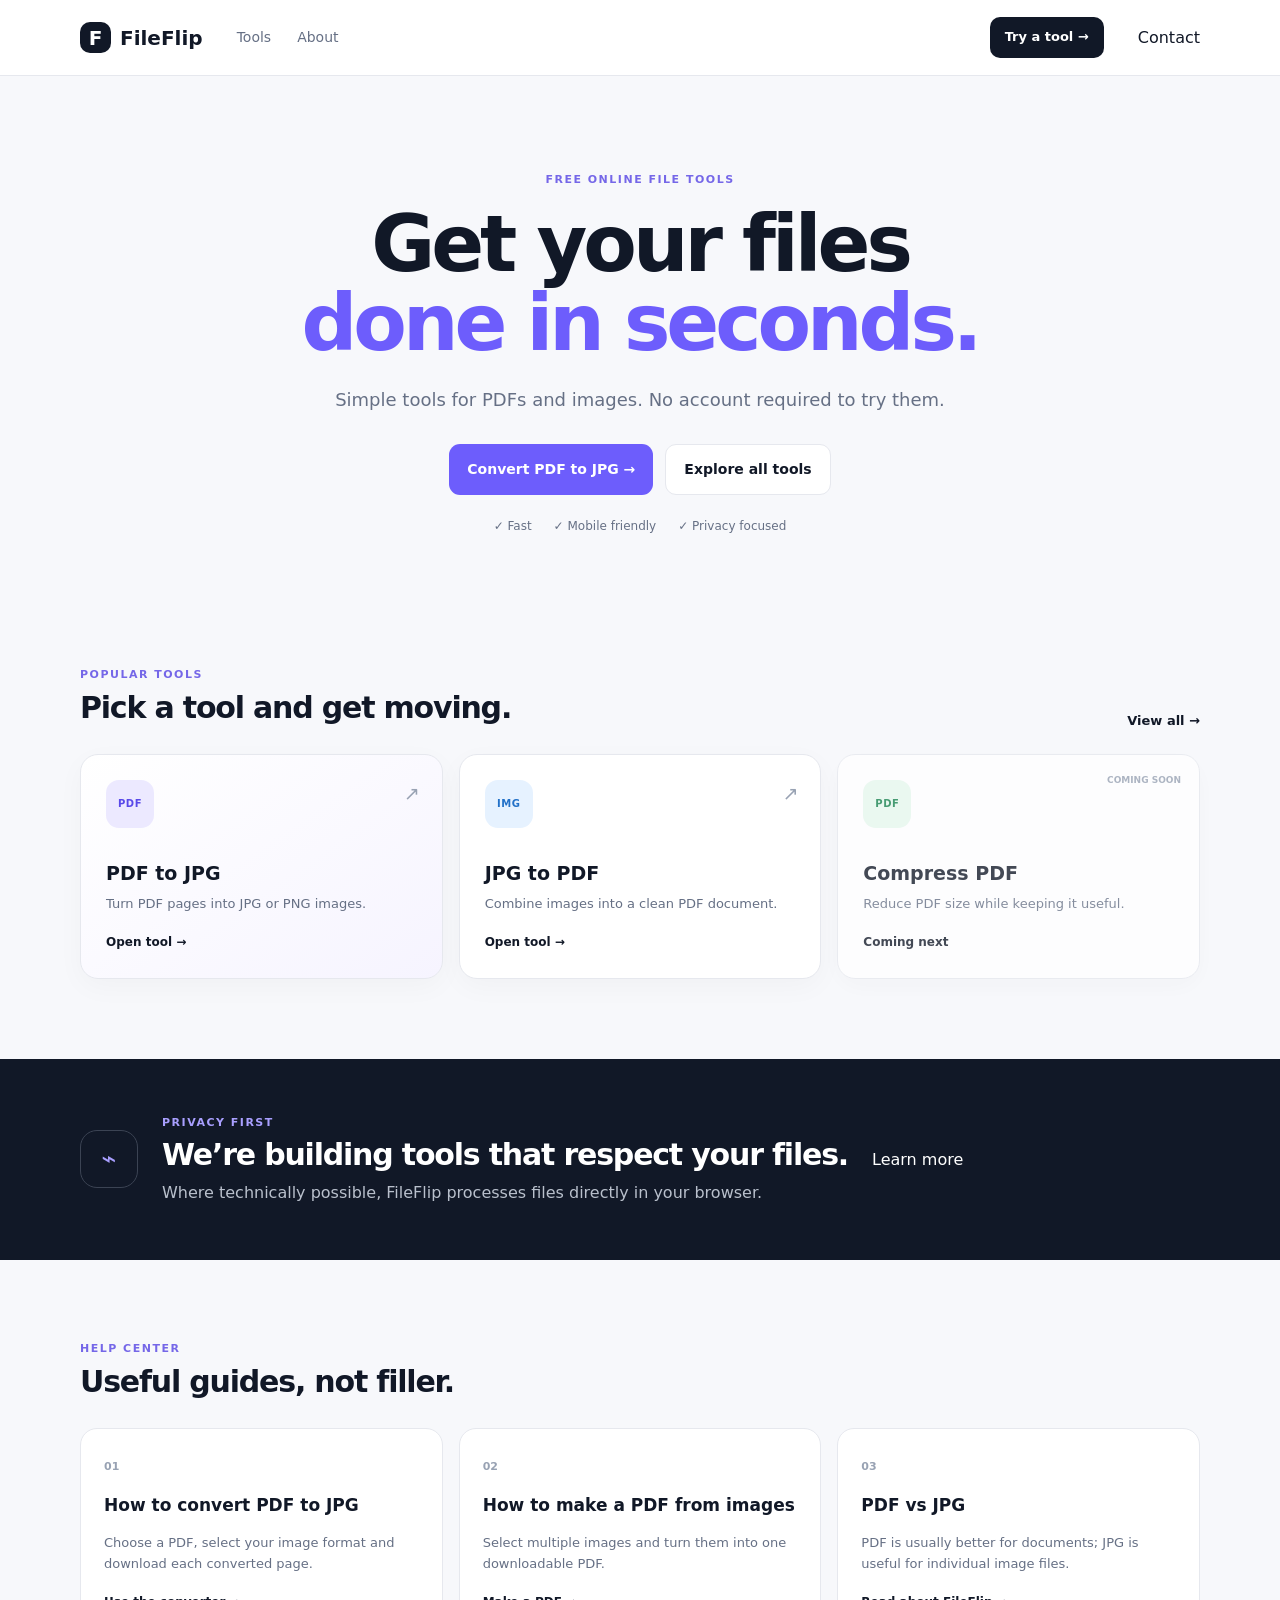
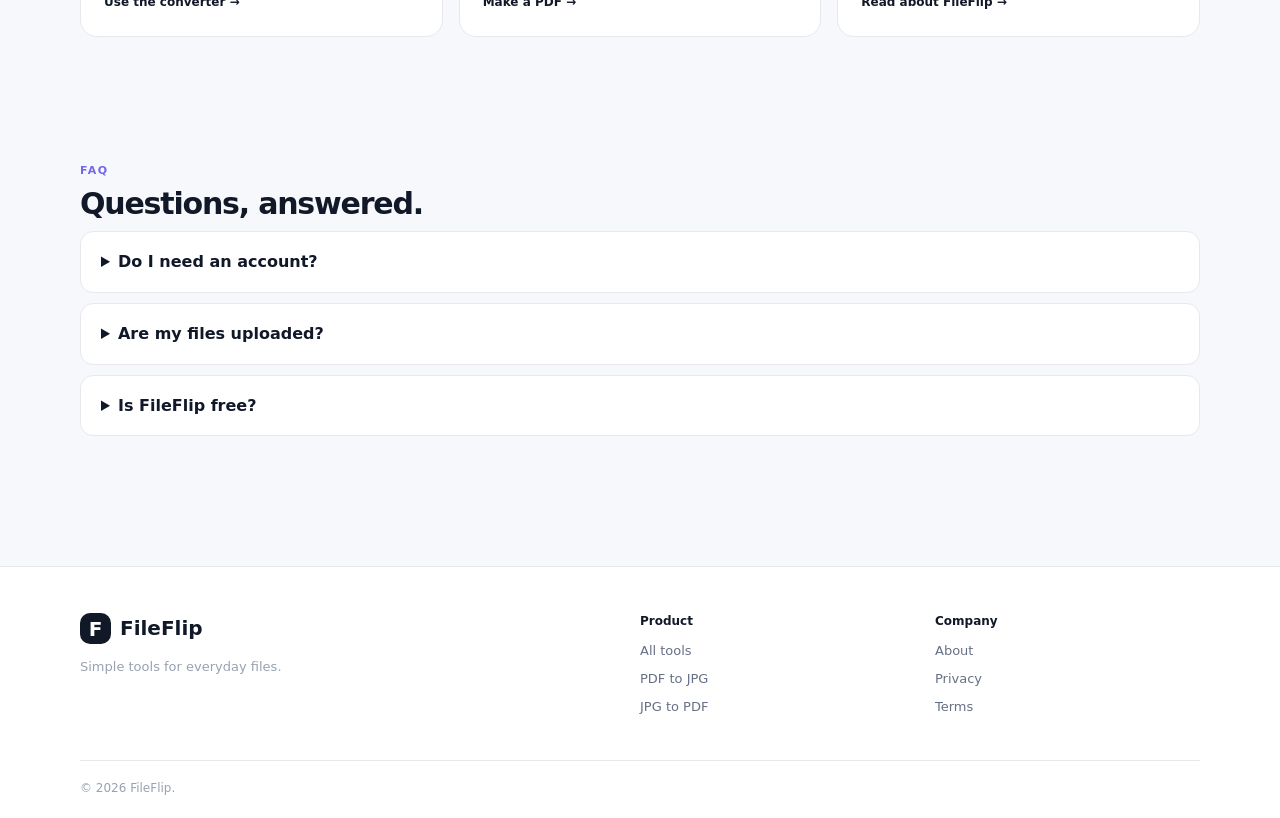
==== index.html @ 4052a498 "Initial FileFlip website" ====
<!doctype html>
<html lang="en">

<head>
    <meta charset="utf-8">
    <meta name="viewport" content="width=device-width,initial-scale=1">
    <title>FileFlip — Free Online File Tools</title>
    <meta name="description" content="Fast, simple online PDF and image tools.">
    <link rel="stylesheet" href="css/style.css">
</head>

<body>
    <header class="site-header">
        <div class="container nav"><a class="brand" href="index.html"><span class="brand-mark">F</span>FileFlip</a>
            <nav><a href="tools.html">Tools</a><a href="about.html">About</a></nav><a class="nav-cta"
                href="tools.html">Try a tool →</a><a href="contact.html">Contact</a>
        </div>
    </header>
    <main>
        <section class="hero container">
            <div class="eyebrow">FREE ONLINE FILE TOOLS</div>
            <h1>Get your files<br><span>done in seconds.</span></h1>
            <p>Simple tools for PDFs and images. No account required to try them.</p>
            <div class="hero-actions"><a class="button primary" href="pdf-to-jpg.html">Convert PDF to JPG →</a><a
                    class="button secondary" href="tools.html">Explore all tools</a></div>
            <div class="trust-row"><span>✓ Fast</span><span>✓ Mobile friendly</span><span>✓ Privacy focused</span></div>
        </section>
        <section class="section container">
            <div class="section-head">
                <div>
                    <div class="eyebrow">POPULAR TOOLS</div>
                    <h2>Pick a tool and get moving.</h2>
                </div><a class="text-link" href="tools.html">View all →</a>
            </div>
            <div class="tool-grid"><a class="tool-card featured" href="pdf-to-jpg.html">
                    <div class="tool-icon purple">PDF</div>
                    <div class="tool-arrow">↗</div>
                    <h3>PDF to JPG</h3>
                    <p>Turn PDF pages into JPG or PNG images.</p><span>Open tool →</span>
                </a><a class="tool-card" href="jpg-to-pdf.html">
                    <div class="tool-icon blue">IMG</div>
                    <div class="tool-arrow">↗</div>
                    <h3>JPG to PDF</h3>
                    <p>Combine images into a clean PDF document.</p><span>Open tool →</span>
                </a>
                <div class="tool-card coming">
                    <div class="tool-icon green">PDF</div>
                    <div class="tool-tag">COMING SOON</div>
                    <h3>Compress PDF</h3>
                    <p>Reduce PDF size while keeping it useful.</p><span>Coming next</span>
                </div>
            </div>
        </section>
        <section class="privacy-strip">
            <div class="container privacy-inner">
                <div class="shield">⌁</div>
                <div>
                    <div class="eyebrow">PRIVACY FIRST</div>
                    <h2>We’re building tools that respect your files.</h2>
                    <p>Where technically possible, FileFlip processes files directly in your browser.</p>
                </div><a class="primary-button" href="about.html">Learn more</a>
            </div>
        </section>
        <section class="section container">
            <div class="section-head">
                <div>
                    <div class="eyebrow">HELP CENTER</div>
                    <h2>Useful guides, not filler.</h2>
                </div>
            </div>
            <div class="guide-grid">
                <article class="guide"><span>01</span>
                    <h3>How to convert PDF to JPG</h3>
                    <p>Choose a PDF, select your image format and download each converted page.</p><a
                        href="pdf-to-jpg.html">Use the converter →</a>
                </article>
                <article class="guide"><span>02</span>
                    <h3>How to make a PDF from images</h3>
                    <p>Select multiple images and turn them into one downloadable PDF.</p><a href="jpg-to-pdf.html">Make
                        a PDF →</a>
                </article>
                <article class="guide"><span>03</span>
                    <h3>PDF vs JPG</h3>
                    <p>PDF is usually better for documents; JPG is useful for individual image files.</p><a
                        href="about.html">Read about FileFlip →</a>
                </article>
            </div>
        </section>
        <section class="faq container">
            <div class="eyebrow">FAQ</div>
            <h2>Questions, answered.</h2>
            <details>
                <summary>Do I need an account?</summary>
                <p>No. The current tools work without an account.</p>
            </details>
            <details>
                <summary>Are my files uploaded?</summary>
                <p>The current conversion tools are designed to process files in your browser rather than sending them
                    to a FileFlip conversion server.</p>
            </details>
            <details>
                <summary>Is FileFlip free?</summary>
                <p>The current tools are free to use. Monetization may be added later.</p>
            </details>
        </section>
    </main>
    <footer class="footer">
        <div class="container footer-grid">
            <div><a class="brand" href="index.html"><span class="brand-mark">F</span>FileFlip</a>
                <p>Simple tools for everyday files.</p>
            </div>
            <div><strong>Product</strong><a href="tools.html">All tools</a><a href="pdf-to-jpg.html">PDF to JPG</a><a
                    href="jpg-to-pdf.html">JPG to PDF</a></div>
            <div><strong>Company</strong><a href="about.html">About</a><a href="privacy.html">Privacy</a><a
                    href="terms.html">Terms</a></div>
        </div>
        <div class="container footer-bottom">© 2026 FileFlip.</div>
    </footer>
</body>

</html>
---- css/style.css ----
:root {
    --ink: #111827;
    --muted: #667085;
    --line: #e6e8ee;
    --bg: #f7f8fb;
    --card: #fff;
    --accent: #6d5dfc;
    --shadow: 0 20px 60px rgba(16, 24, 40, .08)
}

* {
    box-sizing: border-box
}

html {
    scroll-behavior: smooth
}

body {
    margin: 0;
    font-family: Inter, ui-sans-serif, system-ui, -apple-system, "Segoe UI", sans-serif;
    color: var(--ink);
    background: var(--bg);
    line-height: 1.6
}

a {
    text-decoration: none;
    color: inherit
}

.container {
    width: min(1120px, 92%);
    margin: auto
}

.site-header {
    height: 76px;
    background: rgba(255, 255, 255, .92);
    border-bottom: 1px solid var(--line);
    position: sticky;
    top: 0;
    z-index: 20;
    backdrop-filter: blur(14px)
}

.nav {
    height: 100%;
    display: flex;
    align-items: center;
    gap: 34px
}

.brand {
    display: flex;
    align-items: center;
    gap: 9px;
    font-weight: 850;
    font-size: 20px
}

.brand-mark {
    width: 31px;
    height: 31px;
    border-radius: 10px;
    display: grid;
    place-items: center;
    color: #fff;
    background: var(--ink);
    font-weight: 900
}

.nav nav {
    display: flex;
    gap: 26px
}

.nav nav a {
    color: #667085;
    font-size: 14px
}

.nav nav a:hover {
    color: var(--ink)
}

.nav-cta {
    margin-left: auto;
    background: var(--ink);
    color: #fff;
    padding: 10px 15px;
    border-radius: 10px;
    font-size: 13px;
    font-weight: 750
}

.hero {
    text-align: center;
    padding: 95px 0 75px
}

.eyebrow {
    font-size: 11px;
    font-weight: 850;
    letter-spacing: 1.5px;
    color: #7567e8
}

.hero h1,
.page h1 {
    font-size: clamp(46px, 7vw, 78px);
    line-height: 1.02;
    letter-spacing: -4px;
    margin: 16px 0 22px
}

.hero h1 span,
.page h1 span {
    color: var(--accent)
}

.hero p {
    max-width: 650px;
    margin: auto;
    color: var(--muted);
    font-size: 18px
}

.hero-actions {
    display: flex;
    justify-content: center;
    gap: 12px;
    margin-top: 30px
}

.button {
    display: inline-flex;
    align-items: center;
    justify-content: center;
    gap: 8px;
    border-radius: 11px;
    padding: 13px 18px;
    font-size: 14px;
    font-weight: 800;
    border: 0;
    cursor: pointer
}

.primary {
    background: #6d5dfc;
    color: #fff;
}

.secondary {
    background: #fff;
    border: 1px solid var(--line)
}

.trust-row {
    display: flex;
    justify-content: center;
    gap: 22px;
    color: #667085;
    font-size: 12px;
    margin-top: 22px
}

.section {
    padding: 55px 0
}

.section-head {
    display: flex;
    justify-content: space-between;
    align-items: end;
    margin-bottom: 22px
}

.section h2,
.privacy-inner h2,
.faq h2 {
    font-size: 30px;
    line-height: 1.15;
    letter-spacing: -1.2px;
    margin: 7px 0
}

.text-link {
    font-size: 13px;
    font-weight: 800
}

.tool-grid {
    display: grid;
    grid-template-columns: repeat(3, 1fr);
    gap: 16px
}

.tool-card {
    position: relative;
    background: var(--card);
    border: 1px solid var(--line);
    border-radius: 18px;
    padding: 25px;
    min-height: 220px;
    box-shadow: 0 8px 28px rgba(16, 24, 40, .03);
    transition: .2s
}

.tool-card:hover {
    transform: translateY(-3px);
    box-shadow: var(--shadow);
    border-color: #d8d4ff
}

.featured {
    background: linear-gradient(145deg, #fff, #f6f4ff)
}

.tool-icon {
    width: 48px;
    height: 48px;
    border-radius: 13px;
    display: grid;
    place-items: center;
    font-size: 10px;
    font-weight: 900;
    letter-spacing: .5px;
    margin-bottom: 30px
}

.purple {
    background: #ece9ff;
    color: #5949e9
}

.blue {
    background: #e6f2ff;
    color: #2271c8
}

.green {
    background: #e7f8ee;
    color: #16834d
}

.tool-arrow {
    position: absolute;
    right: 22px;
    top: 23px;
    font-size: 19px;
    color: #98a2b3
}

.tool-card h3 {
    margin: 0 0 5px;
    font-size: 19px
}

.tool-card p {
    margin: 0;
    color: var(--muted);
    font-size: 13px
}

.tool-card>span {
    display: block;
    margin-top: 19px;
    font-size: 12px;
    font-weight: 800
}

.tool-tag {
    position: absolute;
    right: 18px;
    top: 18px;
    font-size: 9px;
    font-weight: 850;
    color: #98a2b3
}

.coming {
    opacity: .78
}

.privacy-strip {
    background: #111827;
    color: #fff;
    padding: 55px 0;
    margin: 25px 0
}

.privacy-inner {
    display: flex;
    align-items: center;
    gap: 24px
}

.privacy-inner .eyebrow {
    color: #a99fff
}

.privacy-inner p {
    color: #b9c0cc;
    max-width: 650px;
    margin: 0
}

.privacy-inner h2 {
    color: #fff
}

.privacy-inner .button {
    margin-left: auto;
    white-space: nowrap
}

.shield {
    width: 58px;
    height: 58px;
    border: 1px solid #3b4353;
    border-radius: 17px;
    display: grid;
    place-items: center;
    font-size: 25px;
    color: #a99fff;
    flex: none
}

.guide-grid {
    display: grid;
    grid-template-columns: repeat(3, 1fr);
    gap: 16px
}

.guide {
    background: #fff;
    border: 1px solid var(--line);
    border-radius: 17px;
    padding: 23px
}

.guide>span {
    font-size: 11px;
    font-weight: 900;
    color: #98a2b3
}

.guide h3 {
    font-size: 17px;
    line-height: 1.25
}

.guide p {
    font-size: 13px;
    color: var(--muted)
}

.guide a {
    font-size: 12px;
    font-weight: 850
}

.faq {
    padding: 70px 0
}

.faq details {
    background: #fff;
    border: 1px solid var(--line);
    border-radius: 13px;
    padding: 17px 20px;
    margin-top: 10px
}

.faq summary {
    font-weight: 750;
    cursor: pointer
}

.faq details p {
    color: var(--muted);
    font-size: 14px
}

.footer {
    margin-top: 60px;
    background: #fff;
    border-top: 1px solid var(--line);
    padding: 45px 0 20px
}

.footer-grid {
    display: grid;
    grid-template-columns: 2fr 1fr 1fr;
    gap: 30px
}

.footer-grid strong {
    display: block;
    margin-bottom: 10px;
    font-size: 12px
}

.footer-grid a:not(.brand) {
    display: block;
    color: #667085;
    font-size: 13px;
    margin: 7px 0
}

.footer-grid p {
    color: #98a2b3;
    font-size: 13px
}

.footer-bottom {
    border-top: 1px solid var(--line);
    margin-top: 35px;
    padding-top: 18px;
    color: #98a2b3;
    font-size: 12px
}

.page {
    padding: 75px 0 90px
}

.page-lead {
    color: var(--muted);
    max-width: 650px;
    font-size: 17px
}

.tool-page {
    padding: 60px 0 90px
}

.tool-title {
    text-align: center;
    max-width: 720px;
    margin: 0 auto 35px
}

.tool-title h1 {
    font-size: clamp(38px, 6vw, 62px);
    line-height: 1.05;
    letter-spacing: -3px;
    margin: 12px 0
}

.tool-title p {
    color: var(--muted);
    font-size: 16px
}

.converter {
    background: #fff;
    border: 1px solid var(--line);
    border-radius: 24px;
    box-shadow: var(--shadow);
    padding: 25px;
    max-width: 820px;
    margin: auto
}

.dropzone {
    min-height: 300px;
    border: 2px dashed #d9dbe4;
    border-radius: 18px;
    display: grid;
    place-items: center;
    text-align: center;
    padding: 35px;
    transition: .2s
}

.dropzone.drag {
    border-color: var(--accent);
    background: #f8f7ff
}

.drop-icon {
    width: 60px;
    height: 60px;
    border-radius: 17px;
    background: #eeecff;
    color: #5d50dc;
    display: grid;
    place-items: center;
    margin: auto;
    font-weight: 900
}

.drop-inner h2 {
    margin: 13px 0 4px;
    font-size: 21px
}

.drop-inner p {
    color: var(--muted);
    margin: 0 0 20px;
    font-size: 13px
}

.file-pill {
    display: flex;
    justify-content: space-between;
    align-items: center;
    background: #f7f8fb;
    border: 1px solid var(--line);
    padding: 13px 15px;
    border-radius: 12px;
    margin-top: 15px;
    font-size: 13px
}

.tool-controls {
    display: grid;
    grid-template-columns: 1fr 1fr;
    gap: 12px;
    margin-top: 15px
}

.control {
    border: 1px solid var(--line);
    border-radius: 12px;
    padding: 12px
}

.control label {
    display: block;
    font-size: 11px;
    font-weight: 800;
    color: #667085;
    margin-bottom: 6px
}

.control select {
    width: 100%;
    border: 0;
    background: transparent;
    font: inherit;
    outline: none
}

.progress {
    height: 8px;
    background: #eef0f4;
    border-radius: 20px;
    overflow: hidden;
    margin-top: 18px
}

.progress>div {
    height: 100%;
    width: 0;
    background: var(--accent);
    transition: width .2s
}

.results {
    margin-top: 18px
}

.result {
    display: flex;
    align-items: center;
    justify-content: space-between;
    padding: 12px;
    border: 1px solid var(--line);
    border-radius: 12px;
    margin-top: 8px;
    font-size: 13px
}

.result .button {
    padding: 8px 12px;
    font-size: 12px
}

.status {
    text-align: center;
    color: #667085;
    font-size: 13px;
    margin-top: 15px
}

.mini-grid {
    display: grid;
    grid-template-columns: repeat(3, 1fr);
    gap: 15px;
    max-width: 820px;
    margin: 28px auto
}

.mini {
    background: #fff;
    border: 1px solid var(--line);
    border-radius: 15px;
    padding: 18px
}

.mini strong {
    display: block;
    font-size: 14px
}

.mini span {
    font-size: 12px;
    color: var(--muted)
}

.prose {
    max-width: 800px
}

.prose h2 {
    margin-top: 35px
}

.prose p,
.prose li {
    color: #596273;
    font-size: 15px
}

@media(max-width:760px) {
    .nav {
        gap: 15px
    }

    .nav nav {
        display: none
    }

    .nav-cta {
        padding: 9px 11px
    }

    .hero {
        padding: 65px 0
    }

    .hero h1,
    .page h1 {
        letter-spacing: -2.5px
    }

    .hero-actions,
    .trust-row {
        flex-direction: column;
        align-items: center
    }

    .tool-grid,
    .guide-grid,
    .mini-grid {
        grid-template-columns: 1fr
    }

    .section-head {
        align-items: flex-start;
        gap: 15px;
        flex-direction: column
    }

    .privacy-inner {
        align-items: flex-start;
        flex-direction: column
    }

    .privacy-inner .button {
        margin-left: 0
    }

    .footer-grid {
        grid-template-columns: 1fr 1fr
    }

    .footer-grid>div:first-child {
        grid-column: 1/-1
    }

    .tool-controls {
        grid-template-columns: 1fr
    }

    .converter {
        padding: 14px
    }
}
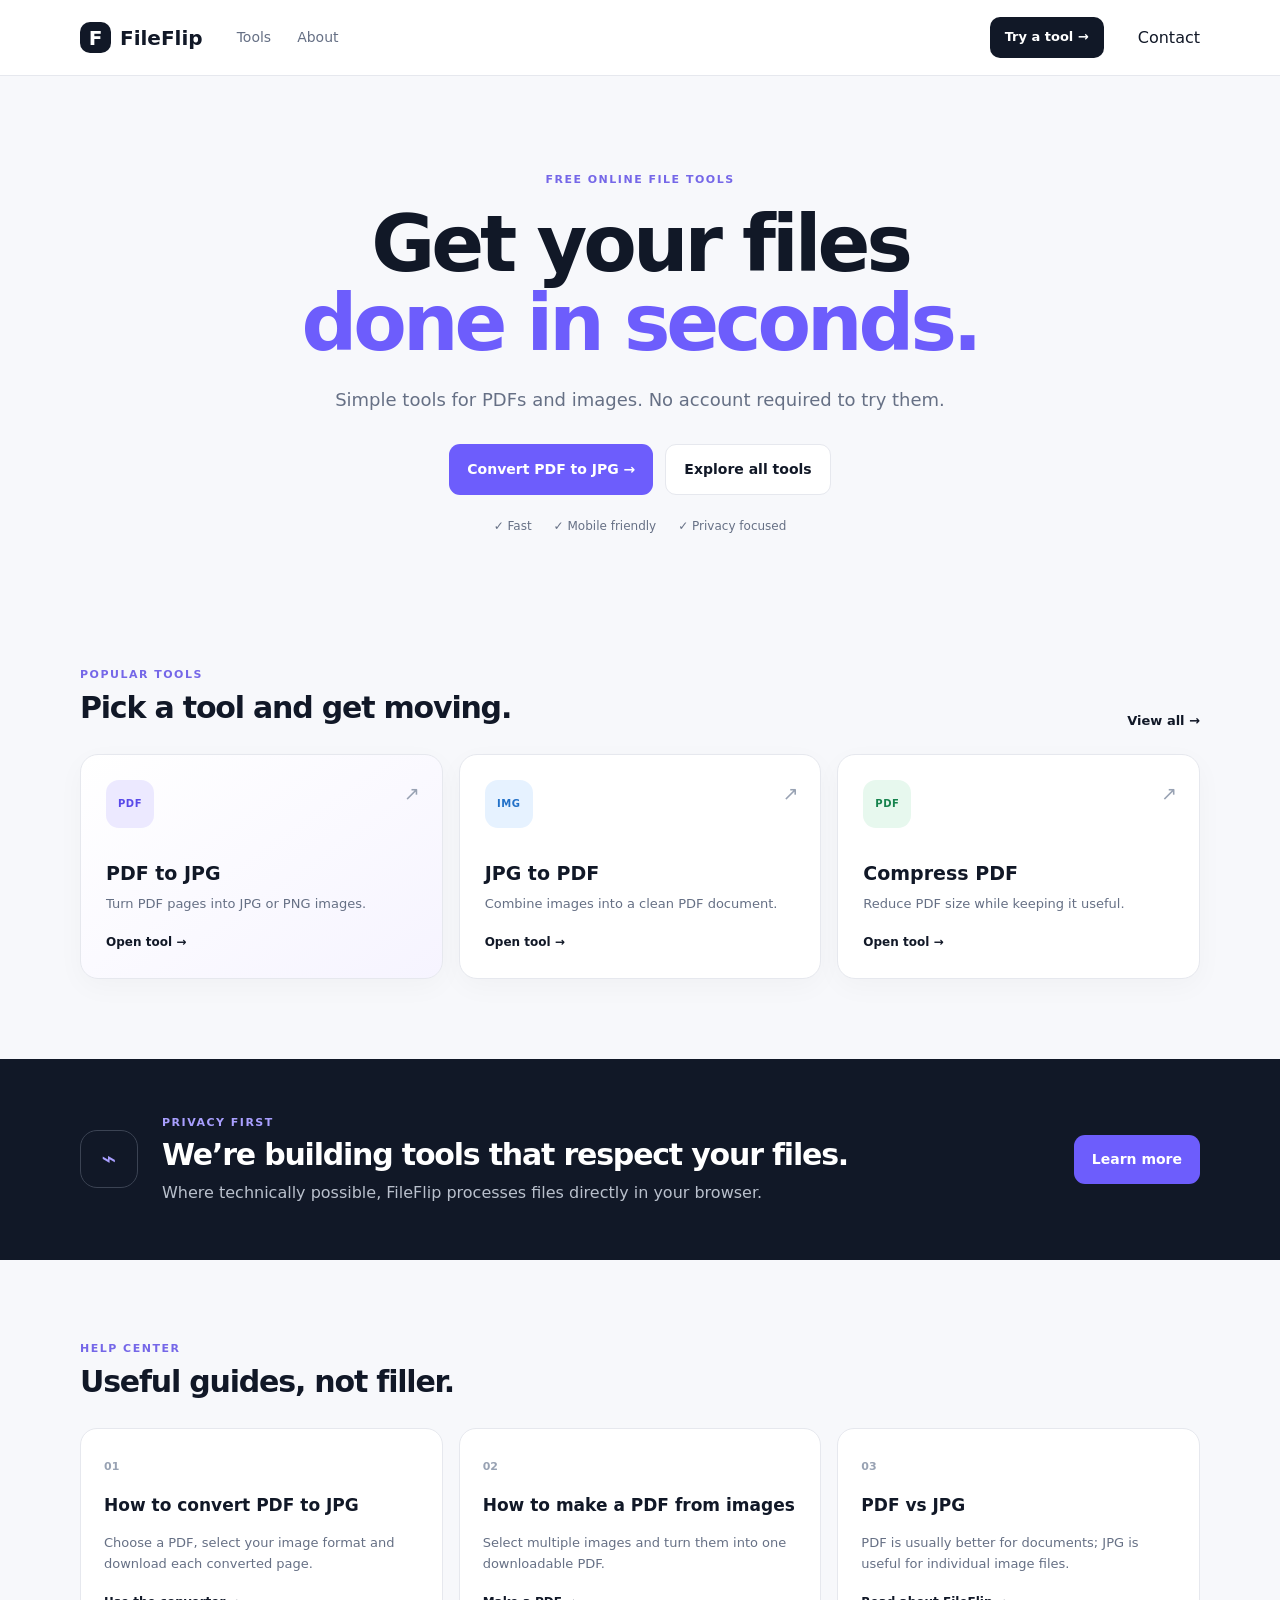
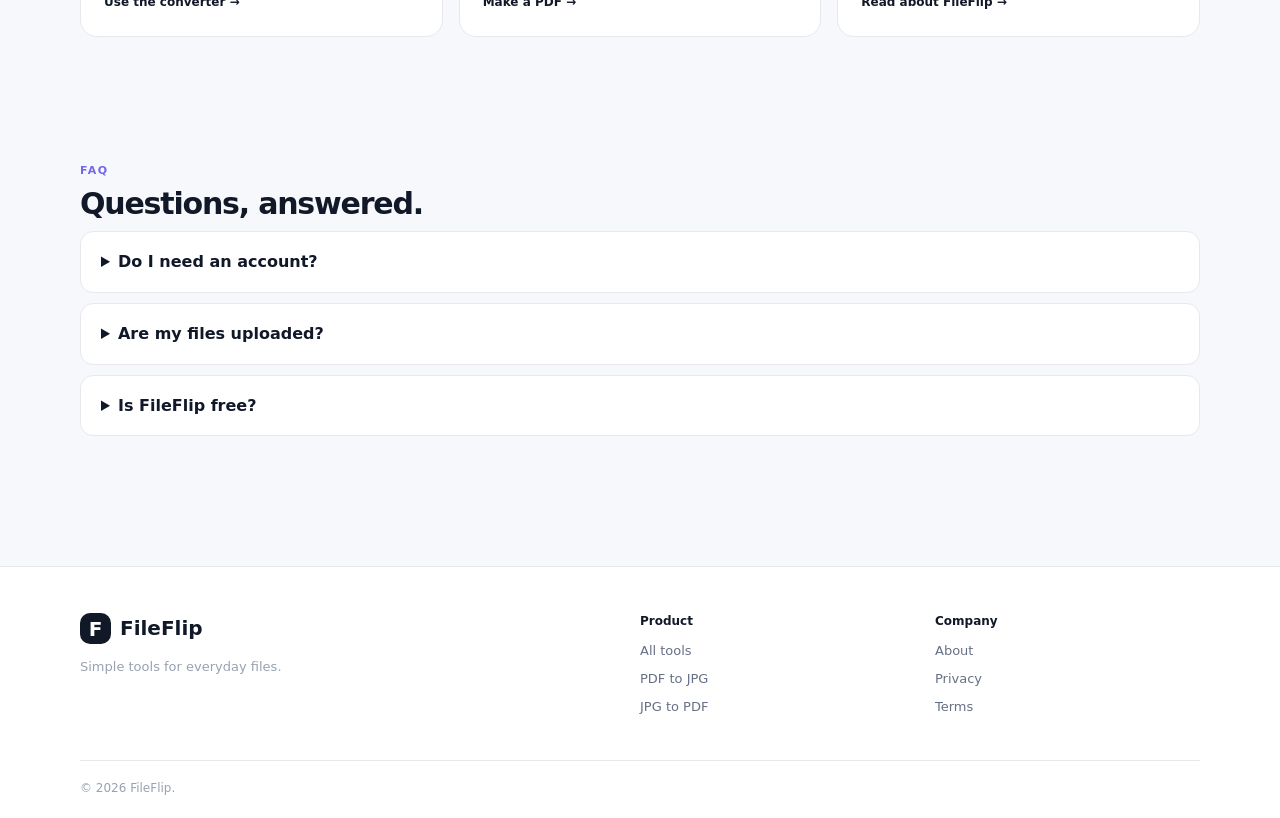
==== commit 4c4a976c: "Update FileFlip website and add PDF tools" ====
--- a/index.html
+++ b/index.html
@@ -43,12 +43,13 @@
                     <h3>JPG to PDF</h3>
                     <p>Combine images into a clean PDF document.</p><span>Open tool →</span>
                 </a>
-                <div class="tool-card coming">
+                <a class="tool-card" href="pdf-compress.html">
                     <div class="tool-icon green">PDF</div>
-                    <div class="tool-tag">COMING SOON</div>
+                    <div class="tool-arrow">↗</div>
                     <h3>Compress PDF</h3>
-                    <p>Reduce PDF size while keeping it useful.</p><span>Coming next</span>
-                </div>
+                    <p>Reduce PDF size while keeping it useful.</p>
+                    <span>Open tool →</span>
+                </a>
             </div>
         </section>
         <section class="privacy-strip">
@@ -58,7 +59,7 @@
                     <div class="eyebrow">PRIVACY FIRST</div>
                     <h2>We’re building tools that respect your files.</h2>
                     <p>Where technically possible, FileFlip processes files directly in your browser.</p>
-                </div><a class="primary-button" href="about.html">Learn more</a>
+                </div><a class="button primary" href="about.html">Learn more</a>
             </div>
         </section>
         <section class="section container">
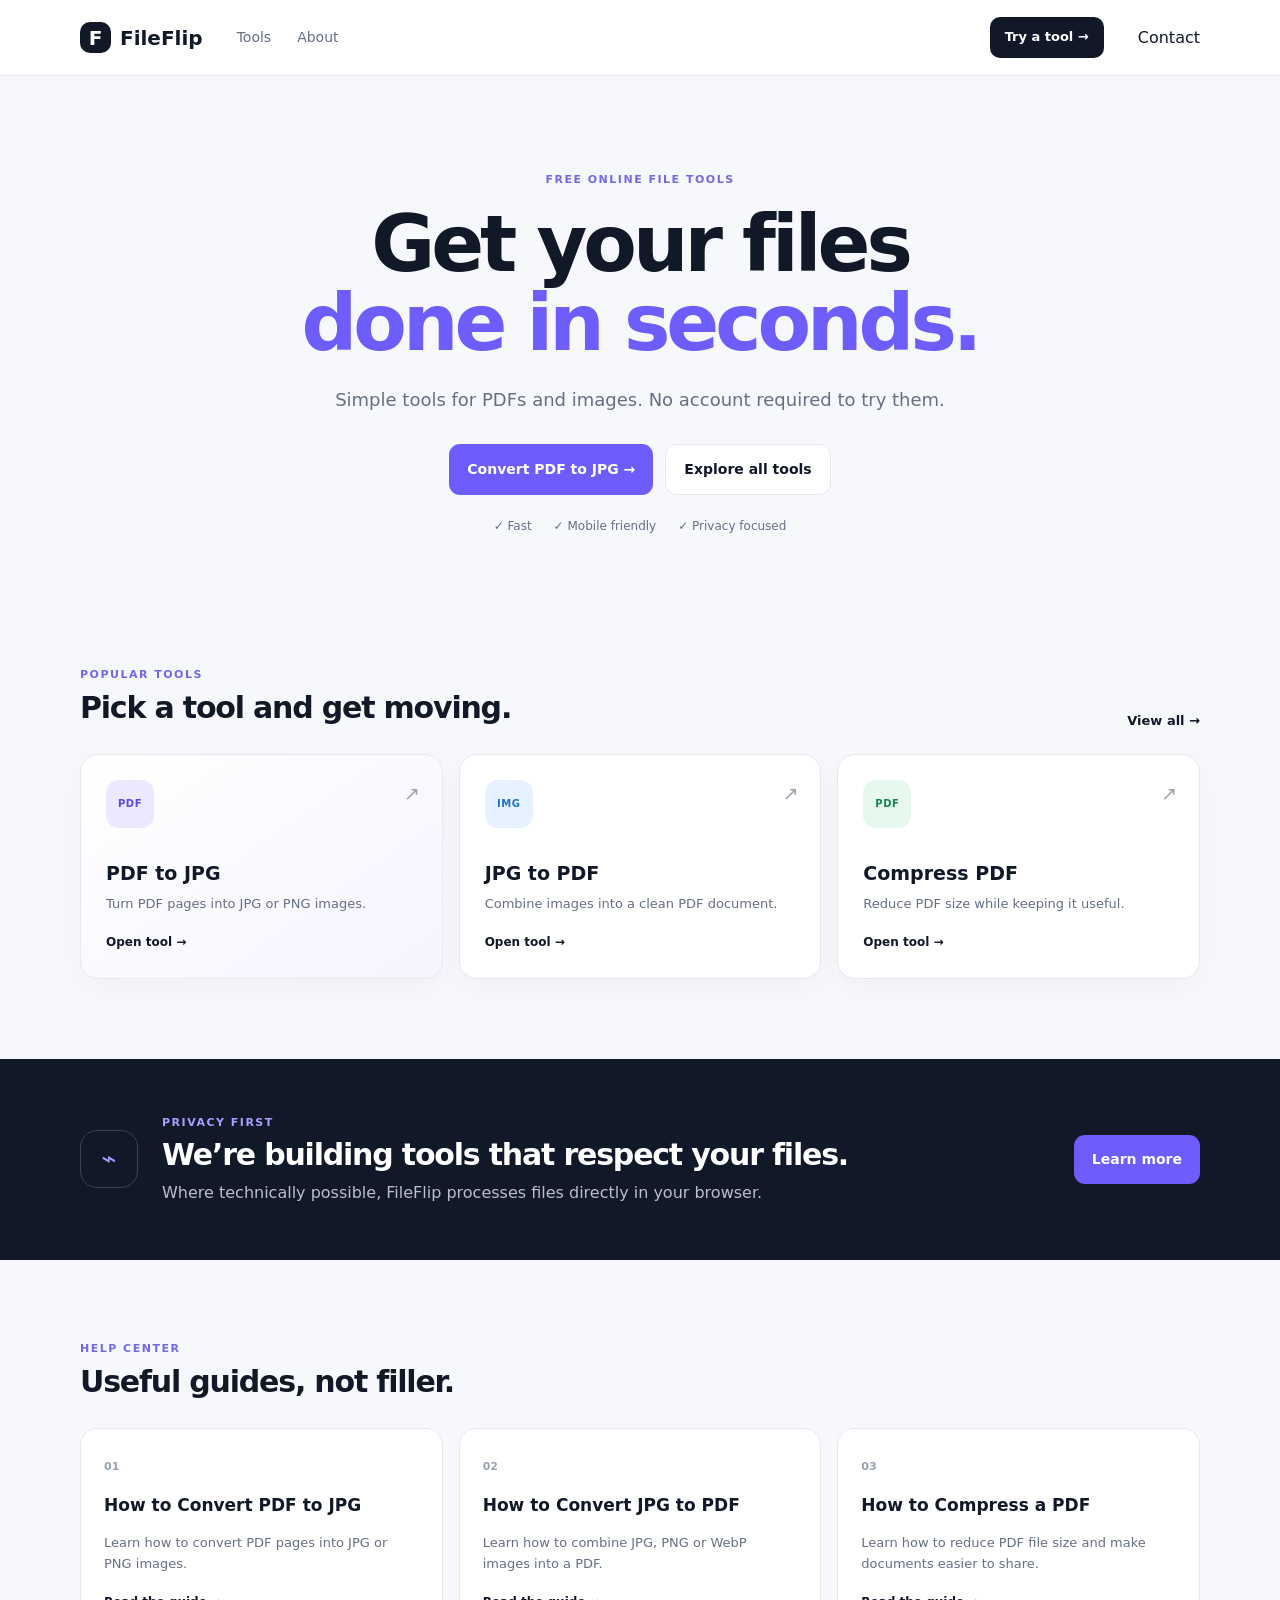
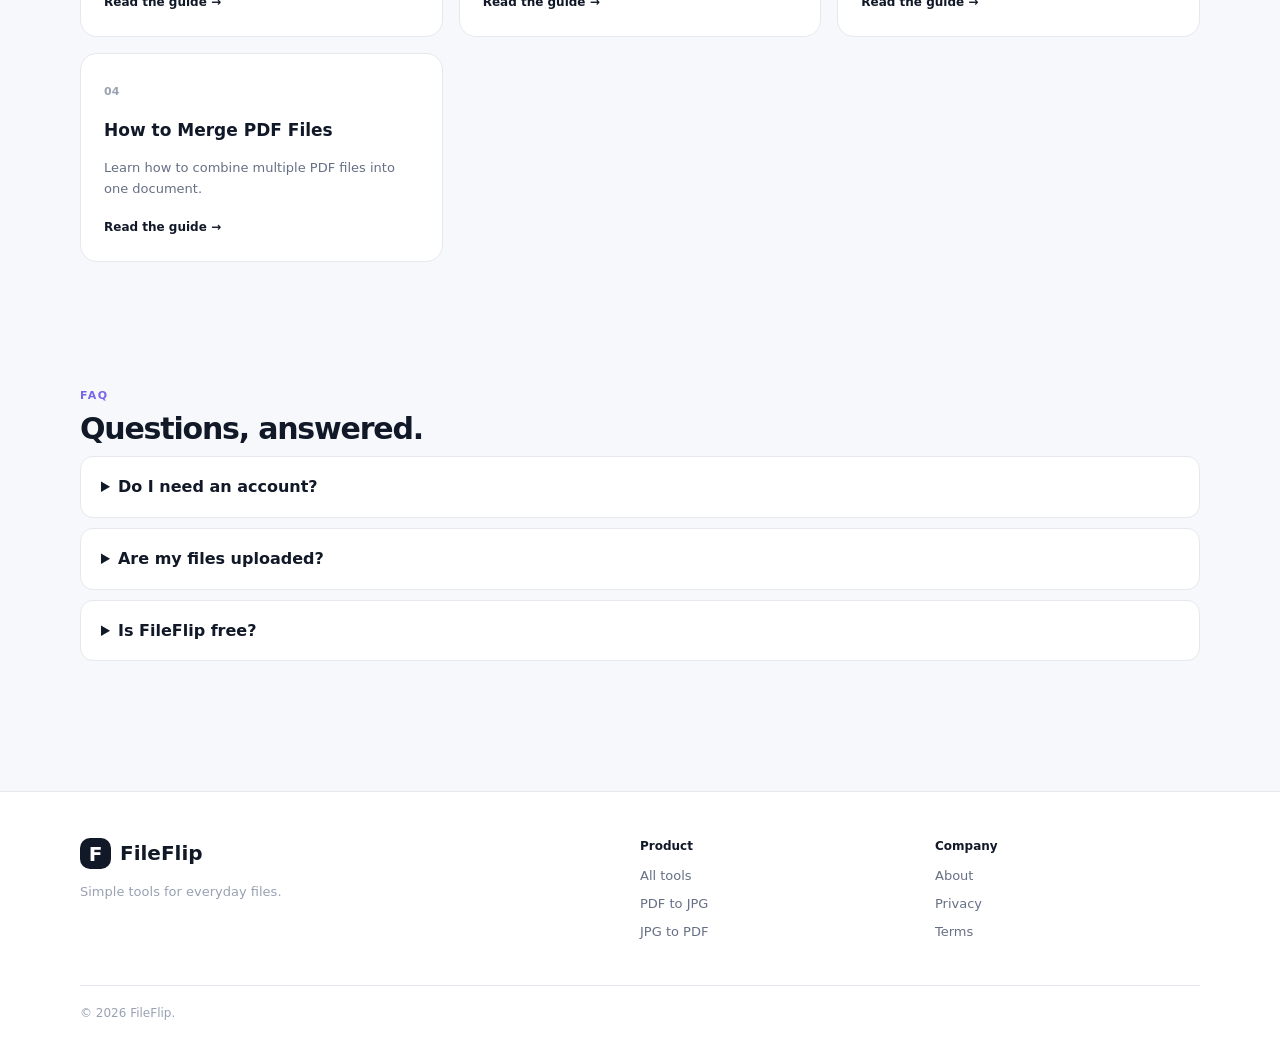
==== commit a16e0433: "Add SEO guide pages" ====
--- a/index.html
+++ b/index.html
@@ -4,8 +4,10 @@
 <head>
     <meta charset="utf-8">
     <meta name="viewport" content="width=device-width,initial-scale=1">
-    <title>FileFlip — Free Online File Tools</title>
-    <meta name="description" content="Fast, simple online PDF and image tools.">
+    <meta name="google-site-verification" content="CumP3DXX6V8nhXtXVGQe6be-uLgPpjYHqjdIQ98Xfas" />
+    <title>FileFlip — Free PDF & Image Tools Online</title>
+    <meta name="description"
+        content="Free online PDF and image tools. Convert PDF to JPG, JPG to PDF, compress PDFs, merge PDFs, and manage your files quickly in your browser.">
     <link rel="stylesheet" href="css/style.css">
 </head>
 
@@ -70,21 +72,35 @@
                 </div>
             </div>
             <div class="guide-grid">
-                <article class="guide"><span>01</span>
-                    <h3>How to convert PDF to JPG</h3>
-                    <p>Choose a PDF, select your image format and download each converted page.</p><a
-                        href="pdf-to-jpg.html">Use the converter →</a>
+
+                <article class="guide">
+                    <span>01</span>
+                    <h3>How to Convert PDF to JPG</h3>
+                    <p>Learn how to convert PDF pages into JPG or PNG images.</p>
+                    <a href="how-to-convert-pdf-to-jpg.html">Read the guide →</a>
                 </article>
-                <article class="guide"><span>02</span>
-                    <h3>How to make a PDF from images</h3>
-                    <p>Select multiple images and turn them into one downloadable PDF.</p><a href="jpg-to-pdf.html">Make
-                        a PDF →</a>
+
+                <article class="guide">
+                    <span>02</span>
+                    <h3>How to Convert JPG to PDF</h3>
+                    <p>Learn how to combine JPG, PNG or WebP images into a PDF.</p>
+                    <a href="how-to-convert-jpg-to-pdf.html">Read the guide →</a>
                 </article>
-                <article class="guide"><span>03</span>
-                    <h3>PDF vs JPG</h3>
-                    <p>PDF is usually better for documents; JPG is useful for individual image files.</p><a
-                        href="about.html">Read about FileFlip →</a>
+
+                <article class="guide">
+                    <span>03</span>
+                    <h3>How to Compress a PDF</h3>
+                    <p>Learn how to reduce PDF file size and make documents easier to share.</p>
+                    <a href="how-to-compress-pdf.html">Read the guide →</a>
                 </article>
+
+                <article class="guide">
+                    <span>04</span>
+                    <h3>How to Merge PDF Files</h3>
+                    <p>Learn how to combine multiple PDF files into one document.</p>
+                    <a href="how-to-merge-pdf.html">Read the guide →</a>
+                </article>
+
             </div>
         </section>
         <section class="faq container">
